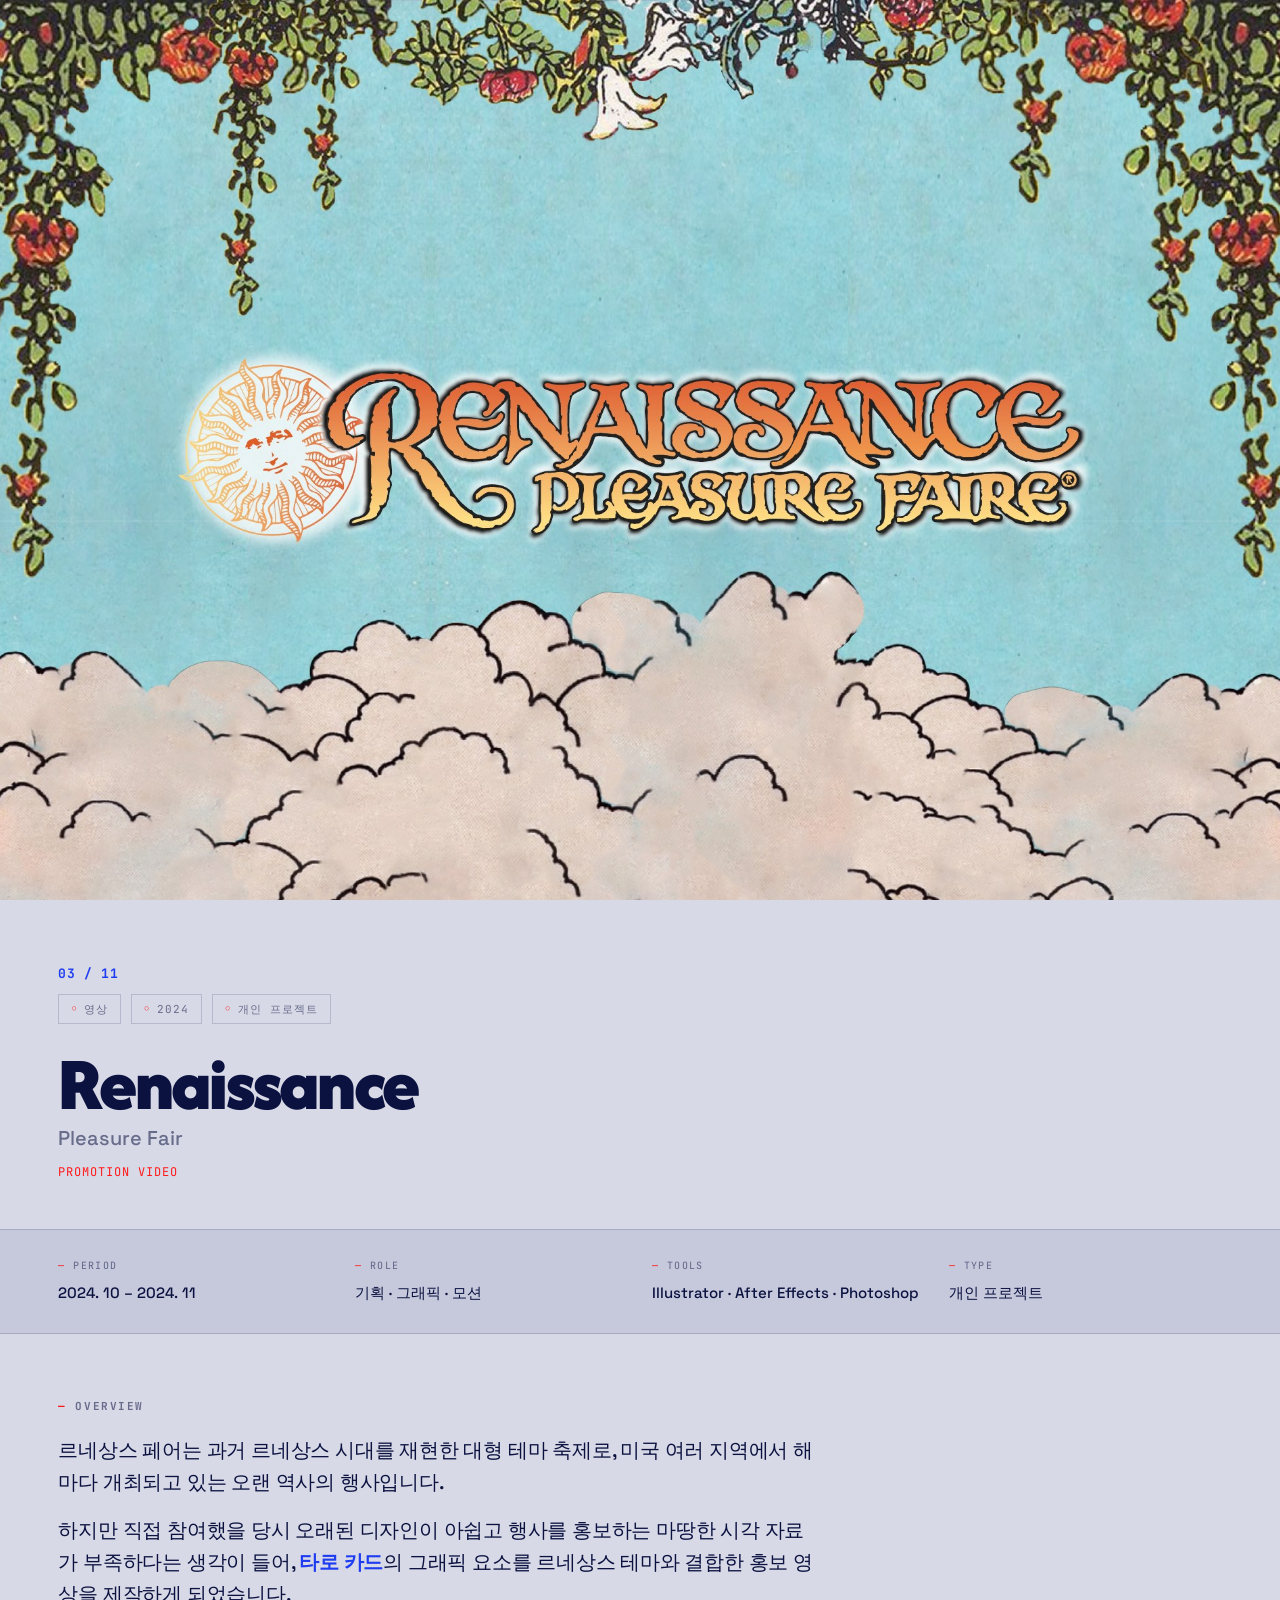
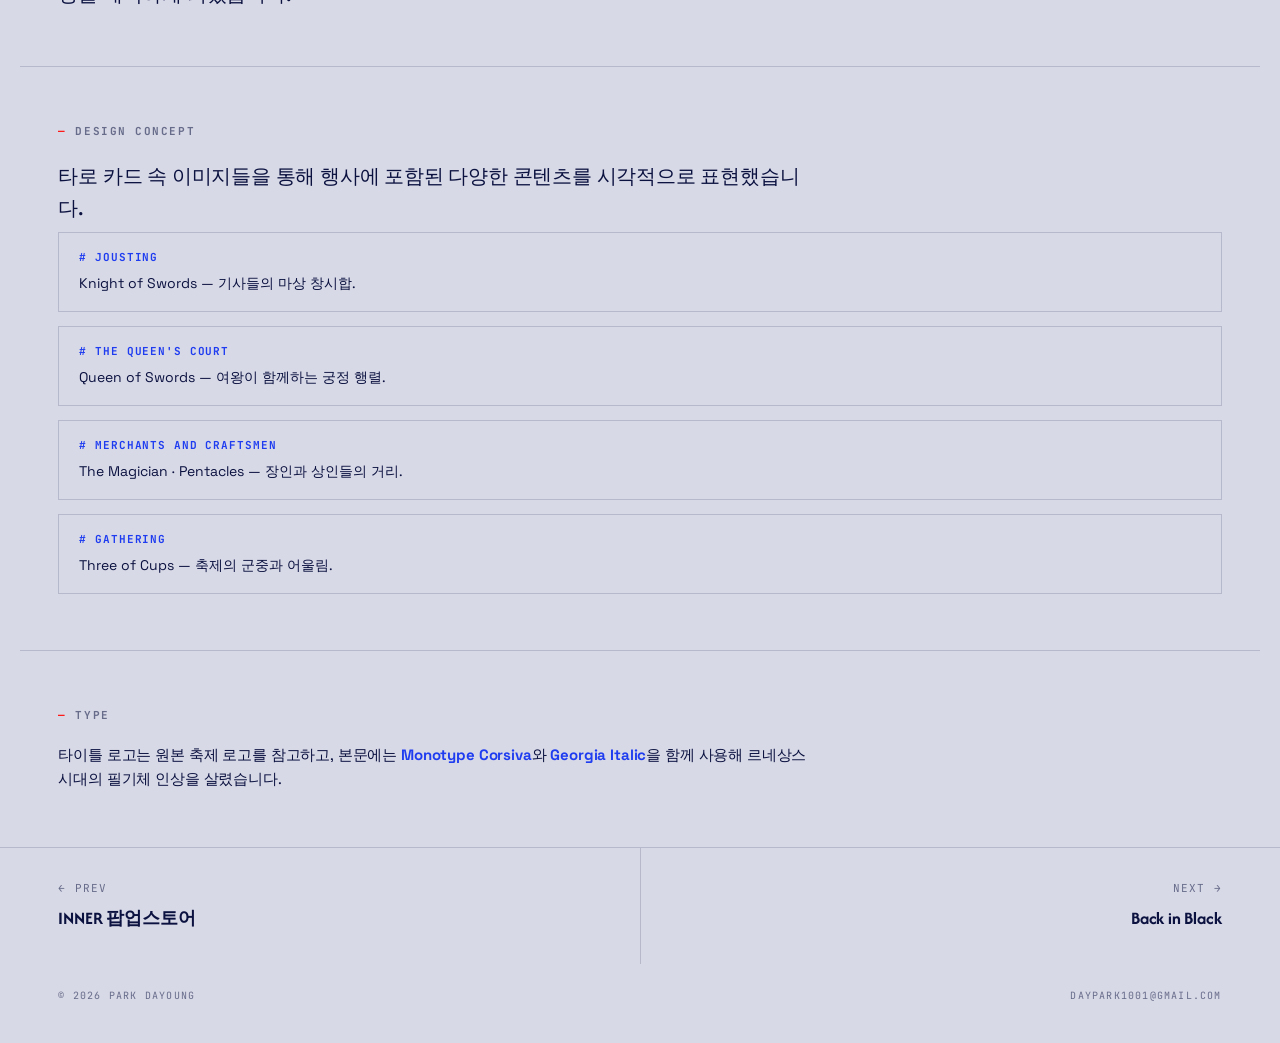
==== works/03-renaissance-fair.html @ ca967cd0 "Deploy entropy portfolio Co-Authored-By: Claude Opus 5.5 <noreply@anthropic.com>" ====
<!DOCTYPE html>
<html lang="ko">
<head>
<meta charset="UTF-8">
<meta name="viewport" content="width=device-width, initial-scale=1.0">
<title>Renaissance Pleasure Fair · Park Dayoung</title>
<link rel="preconnect" href="https://fonts.googleapis.com">
<link rel="preconnect" href="https://fonts.gstatic.com" crossorigin>
<link href="https://fonts.googleapis.com/css2?family=Afacad+Flux:wght@100..1000&family=Archivo:wght@500;700;900&family=Space+Grotesk:wght@400;500;600;700&family=JetBrains+Mono:wght@400;500&display=swap" rel="stylesheet">
<link rel="stylesheet" href="works.css">
</head>
<body>
<div class="cursor is-out"></div>
<div class="cursor-dot is-out"></div>

<!-- cover: artboard 22 of 20212144 박다영 중간과제.ai (1108 × 768, not 16:9); top bar sits below it -->
<img class="wkv wkv-inset" src="images/03/keyvisual.jpg" width="1920" height="1331" style="--ar: 1.4427" alt="Renaissance Pleasure Faire">

<header class="wtop wtop-fixed is-hidden">
  <a class="wtop-back" href="../index.html#works">← Index</a>
  <div class="wtop-name">Park Dayoung</div>
</header>

<main> <!-- slides over the pinned cover (see .wkv ~ main) -->
<section class="whero">
  <div class="wnum">03 / 11</div>
  <div class="wtag-row">
    <span class="wtag">영상</span>
    <span class="wtag">2024</span>
    <span class="wtag">개인 프로젝트</span>
  </div>
  <h1>Renaissance<small>Pleasure Fair</small></h1>
  <p class="wsub">Promotion Video</p>
</section>

<dl class="wmeta">
  <div><dt>Period</dt><dd>2024. 10 – 2024. 11</dd></div>
  <div><dt>Role</dt><dd>기획 · 그래픽 · 모션</dd></div>
  <div><dt>Tools</dt><dd>Illustrator · After Effects · Photoshop</dd></div>
  <div><dt>Type</dt><dd>개인 프로젝트</dd></div>
</dl>

<section class="wsection">
  <h2>Overview</h2>
  <p>르네상스 페어는 과거 르네상스 시대를 재현한 대형 테마 축제로, 미국 여러 지역에서 해마다 개최되고 있는 오랜 역사의 행사입니다.</p>
  <p>하지만 직접 참여했을 당시 오래된 디자인이 아쉽고 행사를 홍보하는 마땅한 시각 자료가 부족하다는 생각이 들어, <em>타로 카드</em>의 그래픽 요소를 르네상스 테마와 결합한 홍보 영상을 제작하게 되었습니다.</p>
</section>

<section class="wsection">
  <h2>Design Concept</h2>
  <p>타로 카드 속 이미지들을 통해 행사에 포함된 다양한 콘텐츠를 시각적으로 표현했습니다.</p>
  <ul class="wlist">
    <li><b># Jousting</b>Knight of Swords — 기사들의 마상 창시합.</li>
    <li><b># The Queen's Court</b>Queen of Swords — 여왕이 함께하는 궁정 행렬.</li>
    <li><b># Merchants and Craftsmen</b>The Magician · Pentacles — 장인과 상인들의 거리.</li>
    <li><b># Gathering</b>Three of Cups — 축제의 군중과 어울림.</li>
  </ul>
</section>

<section class="wsection">
  <h2>Type</h2>
  <p style="font-size:15px; font-weight:400;">타이틀 로고는 원본 축제 로고를 참고하고, 본문에는 <em>Monotype Corsiva</em>와 <em>Georgia Italic</em>을 함께 사용해 르네상스 시대의 필기체 인상을 살렸습니다.</p>
</section>
</main>

<footer class="wnav">
  <a class="wnav-prev" href="02-inner-popup.html">← Prev<span class="title">INNER 팝업스토어</span></a>
  <a class="wnav-next" href="04-back-in-black.html">Next →<span class="title">Back in Black</span></a>
</footer>
<div class="wfoot">
  <div>© 2026 Park Dayoung</div>
  <div>daypark1001@gmail.com</div>
</div>

<script src="works.js"></script>
</body>
</html>
---- works/works.css ----
/* ========================================================
   ENTROPY — Work Detail Pages
   Shared stylesheet. Mirrors entropy.html's design-tool
   aesthetic: bounding boxes, mono meta labels, red markers.
   ======================================================== */

:root {
  --bg: #d8d9e6;
  --bg-deep: #c6c8db;
  --ink: #0b1240;
  --ink-soft: rgba(11, 18, 64, 0.55);
  --ink-faint: rgba(11, 18, 64, 0.32);
  --blue: #1f3df0;
  --red: #ff1a1a;
  --line: rgba(11, 18, 64, 0.16);
  --line-soft: rgba(11, 18, 64, 0.08);

  --display: 'Afacad Flux', 'Archivo', sans-serif;
  --sans: 'Space Grotesk', sans-serif;
  --mono: 'JetBrains Mono', ui-monospace, monospace;

  --pad: clamp(20px, 3vw, 40px);
}

*, *::before, *::after { margin: 0; padding: 0; box-sizing: border-box; }

html { scroll-behavior: smooth; }
body {
  background: var(--bg);
  color: var(--ink);
  font-family: var(--sans);
  font-size: 15px;
  line-height: 1.5;
  -webkit-font-smoothing: antialiased;
}
a { color: inherit; text-decoration: none; }
::selection { background: var(--blue); color: white; }

/* ─── Top bar ─── */
.wtop {
  display: grid;
  grid-template-columns: 1fr auto 1fr;
  align-items: center;
  gap: 12px;
  padding: var(--pad);
  font-family: var(--mono);
  font-size: 11px;
  letter-spacing: 0.08em;
  text-transform: uppercase;
  color: var(--ink-soft);
  border-bottom: 1px solid var(--line);
}
.wtop-back {
  color: var(--ink);
  font-weight: 500;
  transition: color 0.2s;
}
.wtop-back:hover { color: var(--blue); }
.wtop-meta { text-align: center; }
.wtop-name { text-align: right; color: var(--blue); font-weight: 700; }

/* ─── Hero ─── */
.whero {
  position: relative;
  padding: 64px var(--pad) 48px;
  max-width: 1100px;
}
.wtag-row {
  display: flex;
  gap: 10px;
  flex-wrap: wrap;
  margin-bottom: 22px;
}
.wtag {
  font-family: var(--mono);
  font-size: 11px;
  letter-spacing: 0.1em;
  text-transform: uppercase;
  color: var(--ink-soft);
  border: 1px solid var(--line);
  padding: 6px 12px;
  display: inline-flex;
  align-items: center;
  gap: 6px;
}
.wtag::before { content: '○'; font-size: 9px; color: var(--red); }
.wnum {
  font-family: var(--mono);
  font-size: 13px;
  font-weight: 700;
  color: var(--blue);
  margin-bottom: 10px;
  letter-spacing: 0.04em;
}
.whero h1 {
  font-family: var(--display);
  font-weight: 900;
  font-size: clamp(38px, 6vw, 80px);
  line-height: 0.98;
  letter-spacing: -0.03em;
  margin-bottom: 14px;
}
.whero h1 small {
  display: block;
  font-family: var(--sans);
  font-weight: 500;
  font-size: clamp(15px, 1.6vw, 20px);
  color: var(--ink-soft);
  letter-spacing: 0;
  margin-top: 8px;
}
.wsub {
  font-family: var(--mono);
  font-size: 12px;
  letter-spacing: 0.08em;
  text-transform: uppercase;
  color: var(--red);
}

/* ─── Full-bleed cover: key visual fills the screen, text sits on its light left edge
   (matches the portfolio PDF cover). Image set per page via --cover. ─── */
.whero.whero-cover {
  max-width: none;
  aspect-ratio: 16 / 9;
  display: flex;
  align-items: center;
  padding: 48px max(var(--pad), 4vw);
  /* fade layer softens the image's left edge (image starts at ~26% of a 16:9 box) */
  background:
    linear-gradient(90deg, var(--bg) 27%, rgba(216, 217, 230, 0.6) 29.5%, transparent 33%),
    var(--cover) right center / auto 100% no-repeat,
    var(--bg);
}
.whero-text { width: 23vw; min-width: 300px; }
.whero-cover .whero-block p { font-size: 14px; }
.whero-cover h1 { font-size: clamp(34px, 3.4vw, 60px); }
.whero-block { margin-top: 44px; }
.whero-block h2 {
  font-family: var(--mono);
  font-size: 11px;
  letter-spacing: 0.14em;
  text-transform: uppercase;
  color: var(--ink-soft);
  margin-bottom: 14px;
}
.whero-block h2::before { content: '— '; color: var(--red); }
.whero-block p { font-size: 15px; line-height: 1.7; }
.whero-block p + p { margin-top: 12px; }
.whero-block p em { font-style: normal; color: var(--blue); font-weight: 700; }
.wmeta.whero-info {
  grid-template-columns: 1fr 1fr;
  gap: 20px;
  margin: 36px 0 0;
  padding: 24px 0 0;
  background: none;
  border-bottom: none;
}
.whero-info dd { font-size: 14px; }

/* ─── Meta grid (period / role / tools) ─── */
.wmeta {
  display: grid;
  grid-template-columns: repeat(auto-fit, minmax(180px, 1fr));
  gap: 24px;
  padding: 28px var(--pad);
  margin: 0 0 8px;
  border-top: 1px solid var(--line);
  border-bottom: 1px solid var(--line);
  background: var(--bg-deep);
}
.wmeta dt {
  font-family: var(--mono);
  font-size: 10px;
  letter-spacing: 0.14em;
  text-transform: uppercase;
  color: var(--ink-soft);
  margin-bottom: 8px;
}
.wmeta dt::before { content: '— '; color: var(--red); }
.wmeta dd {
  font-family: var(--sans);
  font-size: 15px;
  font-weight: 500;
  line-height: 1.6;
}

/* ─── Sections ─── */
.wsection {
  padding: 56px var(--pad);
  max-width: 900px;
}
.wsection + .wsection { border-top: 1px solid var(--line); }
.wsection h2 {
  font-family: var(--mono);
  font-size: 11px;
  letter-spacing: 0.14em;
  text-transform: uppercase;
  color: var(--ink-soft);
  margin-bottom: 20px;
}
.wsection h2::before { content: '— '; color: var(--red); }
.wsection p {
  font-size: clamp(16px, 1.6vw, 20px);
  line-height: 1.6;
  font-weight: 500;
  letter-spacing: -0.01em;
  max-width: 760px;
}
.wsection p + p { margin-top: 16px; }
.wsection p em {
  font-style: normal;
  color: var(--blue);
  font-weight: 700;
}

.wlist {
  display: grid;
  gap: 14px;
  margin-top: 8px;
}
.wlist li {
  list-style: none;
  padding: 16px 20px;
  border: 1px solid var(--line);
  font-size: 14px;
  line-height: 1.6;
}
.wlist li b {
  display: block;
  font-family: var(--mono);
  font-size: 11px;
  letter-spacing: 0.08em;
  text-transform: uppercase;
  color: var(--blue);
  margin-bottom: 6px;
}

/* ─── Cards (mirrors entropy.html's Expertise grid) ─── */
.wcards {
  display: grid;
  grid-template-columns: repeat(auto-fit, minmax(240px, 1fr));
  margin-top: 40px;
  border: 1px solid var(--line);
}
.wcards li {
  list-style: none;
  padding: 52px 24px;
  min-height: 460px;
  display: flex;
  flex-direction: column;
  border-right: 1px solid var(--line);
  position: relative;
  transition: background 0.3s ease;
}
.wcards li:last-child { border-right: none; }
.wcards li:hover { background: rgba(31, 61, 240, 0.045); }
.wcards li::after {
  content: '';
  position: absolute;
  left: 0; right: 0; bottom: 0;
  height: 3px;
  background: var(--red);
  transform: scaleX(0);
  transform-origin: left;
  transition: transform 0.5s cubic-bezier(0.22, 1, 0.36, 1);
}
.wcards li:hover::after { transform: scaleX(1); }
.wcard-index {
  font-family: var(--mono);
  font-size: 10px;
  letter-spacing: 0.12em;
  text-transform: uppercase;
  color: var(--ink-soft);
  margin-bottom: 14px;
}
.wcard-title {
  font-family: var(--display);
  font-weight: 700;
  font-size: 30px;
  letter-spacing: -0.01em;
  margin-bottom: 12px;
  transition: color 0.3s;
}
.wcards li:hover .wcard-title { color: var(--blue); }
.wsection .wcard-desc {
  font-size: 13px;
  line-height: 1.65;
  font-weight: 400;
  color: var(--ink-soft);
  margin-bottom: 20px;
}
.wcard-tag {
  margin-top: auto;
  align-self: flex-start;
  font-family: var(--mono);
  font-size: 10px;
  letter-spacing: 0.04em;
  color: var(--ink-soft);
  border: 1px solid var(--line);
  padding: 4px 8px;
  transition: border-color 0.3s, color 0.3s;
}
.wcards li:hover .wcard-tag { border-color: rgba(31, 61, 240, 0.3); color: var(--ink); }

/* ─── Palette ─── */
.wswatches {
  display: flex;
  gap: 20px;
  flex-wrap: wrap;
  margin-top: 8px;
}
.wswatch { text-align: center; }
.wswatch i {
  display: block;
  width: 48px;
  height: 48px;
  border: 1px solid var(--line);
  margin-bottom: 8px;
}
.wswatch span {
  font-family: var(--mono);
  font-size: 10px;
  color: var(--ink-soft);
  text-transform: uppercase;
}

/* ─── Footer nav ─── */
.wnav {
  display: grid;
  grid-template-columns: 1fr 1fr;
  border-top: 1px solid var(--line);
}
.wnav a {
  padding: 32px var(--pad);
  font-family: var(--mono);
  font-size: 11px;
  letter-spacing: 0.1em;
  text-transform: uppercase;
  color: var(--ink-soft);
  transition: color 0.2s, background 0.2s;
}
.wnav a:hover { color: var(--ink); background: var(--bg-deep); }
.wnav-next { text-align: right; border-left: 1px solid var(--line); }
.wnav a span.title {
  display: block;
  margin-top: 8px;
  font-family: var(--display);
  font-weight: 700;
  font-size: 18px;
  letter-spacing: -0.01em;
  color: var(--ink);
  text-transform: none;
}

.wfoot {
  display: flex;
  justify-content: space-between;
  padding: 24px var(--pad) 40px;
  font-family: var(--mono);
  font-size: 10px;
  letter-spacing: 0.12em;
  text-transform: uppercase;
  color: var(--ink-soft);
}

/* ─── Page width cap (matches entropy.html's 1240px centered column) ─── */
.whero, .wsection {
  max-width: 1240px;
  margin-inline: auto;
}
/* full-bleed bars: background/border stay edge-to-edge, content aligns to the column */
.wtop, .wmeta, .wfoot {
  padding-inline: max(var(--pad), calc((100% - 1240px) / 2 + var(--pad)));
}
.wnav { padding-inline: max(0px, calc((100% - 1240px) / 2)); } /* links carry their own --pad */

@media (max-width: 720px) {
  .wmeta { grid-template-columns: 1fr 1fr; }
  .wnav { grid-template-columns: 1fr; }
  .whero.whero-cover { aspect-ratio: auto; flex-direction: column; align-items: stretch; padding-bottom: 0; background: var(--bg); }
  .whero-cover::after { content: ""; display: block; aspect-ratio: 2220 / 1686; margin: 32px calc(-1 * max(var(--pad), 4vw)) 0; background: var(--cover) center / cover; }
  .whero-text { width: auto; }

  .wcards li { min-height: 0; border-right: none; border-bottom: 1px solid var(--line); }
  .wcards li:last-child { border-bottom: none; }
  .wnav-next { border-left: none; border-top: 1px solid var(--line); text-align: left; }
}

/* ─── Full-screen key visual: fills the first screen edge to edge, top bar comes after it ─── */
.wkv { display: block; width: 100%; height: 100vh; height: 100svh; object-fit: cover; position: sticky; top: 0;
  /* blurs and fades back as the page scrolls over it (--p set by script); slight scale hides the blurred edges */
  filter: blur(calc(var(--p, 0) * 12px)) brightness(calc(1 - var(--p, 0) * 0.3)) saturate(calc(1 - var(--p, 0) * 0.4));
  transform: scale(calc(1 + var(--p, 0) * 0.08));
}
/* full-width cover: sides never crop; on screens wider than the image (--ar, default 16:9) it runs past the screen and only its bottom is cut */
.wkv.wkv-fit { height: min(100svh, calc(100vw / var(--ar, 1.7778))); object-position: top; }
/* inset cover: full screen height, width from the image's ratio (--ar), centred with the page background either side */
.wkv.wkv-inset { height: 100svh; width: min(100%, calc(100svh * var(--ar, 1.7778))); margin: 0 auto; }
/* split cover on a white sheet: 1st top right, 2nd bottom left on the bottom edge (same layout as the index's .psplit) */
.wkv.wkv-split { position: sticky; background: white; overflow: hidden; }
.wkv-split > * { position: absolute; }
.wkv-split > :nth-child(1) { top: 9%; right: 3%; width: 50%; height: auto; }
/* clip trims the Naver file's stray dark top row and the black bezel strip along its bottom (~2%); bottom < 0 hides the gap that leaves */
.wkv-split > :nth-child(2) { bottom: -1.5%; left: 4%; height: 72%; width: auto; clip-path: inset(1% 0 2.2%); }
@media (max-aspect-ratio: 1/1) { .wkv.wkv-split { height: auto; aspect-ratio: 16 / 9; } } /* children are absolute, so it needs a height of its own */
@media (prefers-reduced-motion: reduce) { .wkv { transform: none; } }
body:has(.wkv) { overflow-x: clip; } /* keeps the scaled cover from adding a sideways scroll; clip (not hidden) so sticky still works */
/* the rest of the page slides up over the pinned cover, so it needs a solid background on top */
.wkv ~ :is(main, footer, .wfoot) { position: relative; z-index: 1; background: var(--bg); }
.wkv ~ main { box-shadow: 0 0 0 100vmax var(--bg); clip-path: inset(0 -100vmax); } /* stretch the column's background to both screen edges, not above or below it */
@media (max-width: 1479px) { .wkv ~ .wtoc { position: relative; z-index: 1; } } /* toc is a static row here; fixed badge above */
@media (max-aspect-ratio: 1/1) { .wkv { height: auto; } }
/* top bar pinned to the top of the screen, faded out while the cover is in view */
.wtop.wtop-fixed {
  position: fixed; top: 0; left: 0; right: 0; z-index: 3;
  display: flex; justify-content: space-between; /* just the two ends, no middle label */
  padding: 12px var(--pad); /* text out at the screen edges, not the content column */
  font-family: var(--display);
  font-size: 14px; /* Afacad runs smaller than the mono, so matched to the toc */
  border-bottom: none;
  transition: opacity 0.5s ease;
}
.wtop.wtop-fixed.is-hidden { opacity: 0; pointer-events: none; }
html:has(.wtop-fixed) { scroll-padding-top: 46px; } /* toc jumps land below the bar */
@media (prefers-reduced-motion: reduce) { .wtop.wtop-fixed { transition: none; } } /* portrait: cropping to fill would cut off the logo, so show it whole */

/* ─── Slide deck: stacked images exported from Figma, in the 1240px page column ─── */
.wslides {
  max-width: 1240px;
  margin: 0 auto;
  padding: 48px var(--pad);
}
/* toc target inside a slide: sits --up (% of slide width) above the next slide, so the jump lands on the section title */
.wslide > .wmark { position: absolute; left: 0; } /* toc target partway down a slide; top set inline as % of the slide */
.wanchor { display: block; padding-top: 1px; margin: calc(-1 * var(--up) - 1px) 0 var(--up); } /* padding stops the two margins collapsing into each other */
.wslides img {
  display: block;
  width: 100%;
  height: auto;
}
.wvideo {
  aspect-ratio: 16 / 9;
  background: #000;
}
.wvideo iframe {
  display: block;
  width: 100%;
  height: 100%;
  border: 0;
}

/* ─── Table of contents: row above the slides; floating badge centered in the right margin on wide screens ─── */
.wtoc {
  display: flex;
  flex-wrap: wrap;
  justify-content: center;
  gap: 4px 28px;
  padding: 16px var(--pad);
  background: var(--bg);
  border-bottom: 1px solid var(--line);
  font-family: var(--display);
  font-size: 14px;
  letter-spacing: 0.04em;
  text-transform: uppercase;
}
.wtoc a { position: relative; color: var(--ink-soft); }
.wtoc a:hover { color: var(--blue); }
.wtoc a.is-active { color: var(--blue); }
/* dot sits outside the label so switching sections never shifts the other links */
.wtoc a.is-active::before { content: '●'; position: absolute; right: 100%; margin-right: 6px; color: var(--red); font-size: 8px; line-height: 1; top: 50%; transform: translateY(-50%);
  animation: wtoc-dot-in 0.35s cubic-bezier(0.34, 1.56, 0.64, 1); }
/* pops in when a section becomes active */
@keyframes wtoc-dot-in { from { transform: translateY(-50%) scale(0); } }
@media (prefers-reduced-motion: reduce) { .wtoc a.is-active::before { animation: none; } }
@media (min-width: 1480px) {
  .wtoc {
    position: fixed; z-index: 2;
    top: 50%;
    /* center of the right margin: margin width = (100vw - 1240px) / 2 + pad */
    right: calc((100vw - 1240px) / 4 + var(--pad) / 2);
    transform: translate(50%, -50%);
    flex-direction: column;
    align-items: flex-start;
    gap: 12px;
    padding: 20px 22px;
    background: rgba(216, 217, 230, 0.85);
    border: 1px solid var(--line);
    border-radius: 14px;
    backdrop-filter: blur(8px);
    transition: opacity 0.4s ease;
  }
  .wtoc.is-hidden { opacity: 0; pointer-events: none; } /* while the full-screen key visual is in view */
}

/* ─── Layered slide: background + cut-out objects rebuilt from the Illustrator file ─── */
.wslide { position: relative; container-type: inline-size; } /* no overflow clip: objects may cross into the neighbouring slide */
.wslide > img:first-of-type, .wvideo { margin-bottom: -1px; } /* overlap by 1px so fractional slide heights never leave a light hairline */
.wslides .wfg { position: absolute; top: 0; left: 0; z-index: 1; /* above the next slide, which pieces run into */ transition: opacity 0.9s ease, translate 0.9s ease; }
.wslides .wlayer {
  position: absolute;
  z-index: 1;
  transform:
    translate(calc(var(--mx, 0) * var(--depth) * 18px), calc(var(--my, 0) * var(--depth) * 12px))
    rotate(calc(var(--mx, 0) * var(--depth) * 4deg));
  transition: transform 0.6s cubic-bezier(0.22, 1, 0.36, 1), opacity 0.9s ease var(--d, 0s), translate 1.2s cubic-bezier(0.22, 1, 0.36, 1) var(--d, 0s);
  pointer-events: none;
}
@media (prefers-reduced-motion: reduce) { .wslides .wlayer { transform: none; } }

/* ─── Reveal on scroll (as on entropy.html): background stays put, the slide content fades up, then the loose objects one by one ─── */
/* uses the separate translate property so it stacks with the cursor transform above */
.wslide.reveal .wfg { opacity: 0; translate: 0 24px; }
.wslide.reveal .wlayer { opacity: 0; translate: 0 60px; }
.wslide.reveal.in :is(.wfg, .wlayer) { opacity: 1; translate: none; }
.wlayer:nth-child(3) { --d: 0.3s; }
.wlayer:nth-child(4) { --d: 0.45s; }
.wlayer:nth-child(5) { --d: 0.6s; }
.wlayer:nth-child(6) { --d: 0.75s; }
@media (prefers-reduced-motion: reduce) { .wslide.reveal :is(.wfg, .wlayer) { opacity: 1; translate: none; transition: none; } }


/* ─── Custom cursor, same as entropy.html: crosshair + trailing red dot ─── */
@media (pointer: fine) { body, a { cursor: crosshair; } }
.cursor {
  position: fixed; top: 0; left: 0; width: 18px; height: 18px;
  pointer-events: none; z-index: 10000;
  transform: translate(-50%, -50%);
  mix-blend-mode: difference;
  transition: opacity 0.2s ease;
}
.cursor::before, .cursor::after { content: ''; position: absolute; background: white; }
.cursor::before { top: 50%; left: 0; right: 0; height: 1px; transform: translateY(-50%); }
.cursor::after  { left: 50%; top: 0; bottom: 0; width: 1px;  transform: translateX(-50%); }
.cursor-dot {
  position: fixed; top: 0; left: 0; width: 24px; height: 24px;
  background: rgba(255, 26, 26, 0.42);
  pointer-events: none; z-index: 10001;
  transform: translate(-50%, -50%);
  border-radius: 50%;
  transition: opacity 0.2s;
}
.cursor.is-out, .cursor-dot.is-out { opacity: 0; } /* pointer left the page or is over the video */
@media (pointer: coarse) { .cursor, .cursor-dot { display: none; } }

/* live text on slides, sized in 1920-wide artboard units so it scales with the slide */
.wslides .wtext { margin: 0; font: 300 calc(25 / 1920 * 100cqw) / calc(32 / 1920 * 100cqw) "Afacad Flux", sans-serif; color: #fff; white-space: nowrap; }
.wslides .wtext-title { font-size: calc(34 / 1920 * 100cqw); font-weight: 700; }
/* NanumSquare OTF, Latin-only subset of the installed font (matches the catalog's body type) */
@font-face { font-family: "NanumSquare"; src: url("fonts/NanumSquareL-latin.woff2") format("woff2"); font-weight: 300; font-display: swap; }
@font-face { font-family: "NanumSquare"; src: url("fonts/NanumSquareR-latin.woff2") format("woff2"); font-weight: 400; font-display: swap; }
@font-face { font-family: "NanumSquare"; src: url("fonts/NanumSquareB-latin.woff2") format("woff2"); font-weight: 700; font-display: swap; }
.wslides .wtext-wrap { white-space: normal; text-wrap: balance; font-family: "NanumSquare", sans-serif; font-weight: 400; } /* paragraph copy that wraps inside its inline width */
.wslides .wtext b { font-weight: 700; }
/* spec list: each bold title on its own line, a gap above it (between groups) and a small one below (before its values) */
.wslides .wspec b { display: block; margin: calc(24 / 1920 * 100cqw) 0 calc(8 / 1920 * 100cqw); }
.wslides .wspec b:first-child { margin-top: 0; font-size: calc(30 / 1920 * 100cqw); } /* venue name: larger than the group titles */
/* numbered circle in a legend, like the ① marks on the map */
.wslides .wnum {
  display: inline-grid; place-items: center; vertical-align: middle;
  width: calc(28 / 1920 * 100cqw); height: calc(28 / 1920 * 100cqw); margin: -0.2em calc(10 / 1920 * 100cqw) 0 0;
  border-radius: 50%; background: #fff; color: #111;
  font: normal 700 calc(26 / 1920 * 100cqw) / 1 "Afacad Flux", sans-serif;
}
.wslides .wnum-pin { margin: 0; transform: translate(-50%, -50%); } /* on the map: left/top give the circle's centre */
.wslides .wtab { display: inline-block; width: calc(230 / 1920 * 100cqw); } /* label column in a spec list */
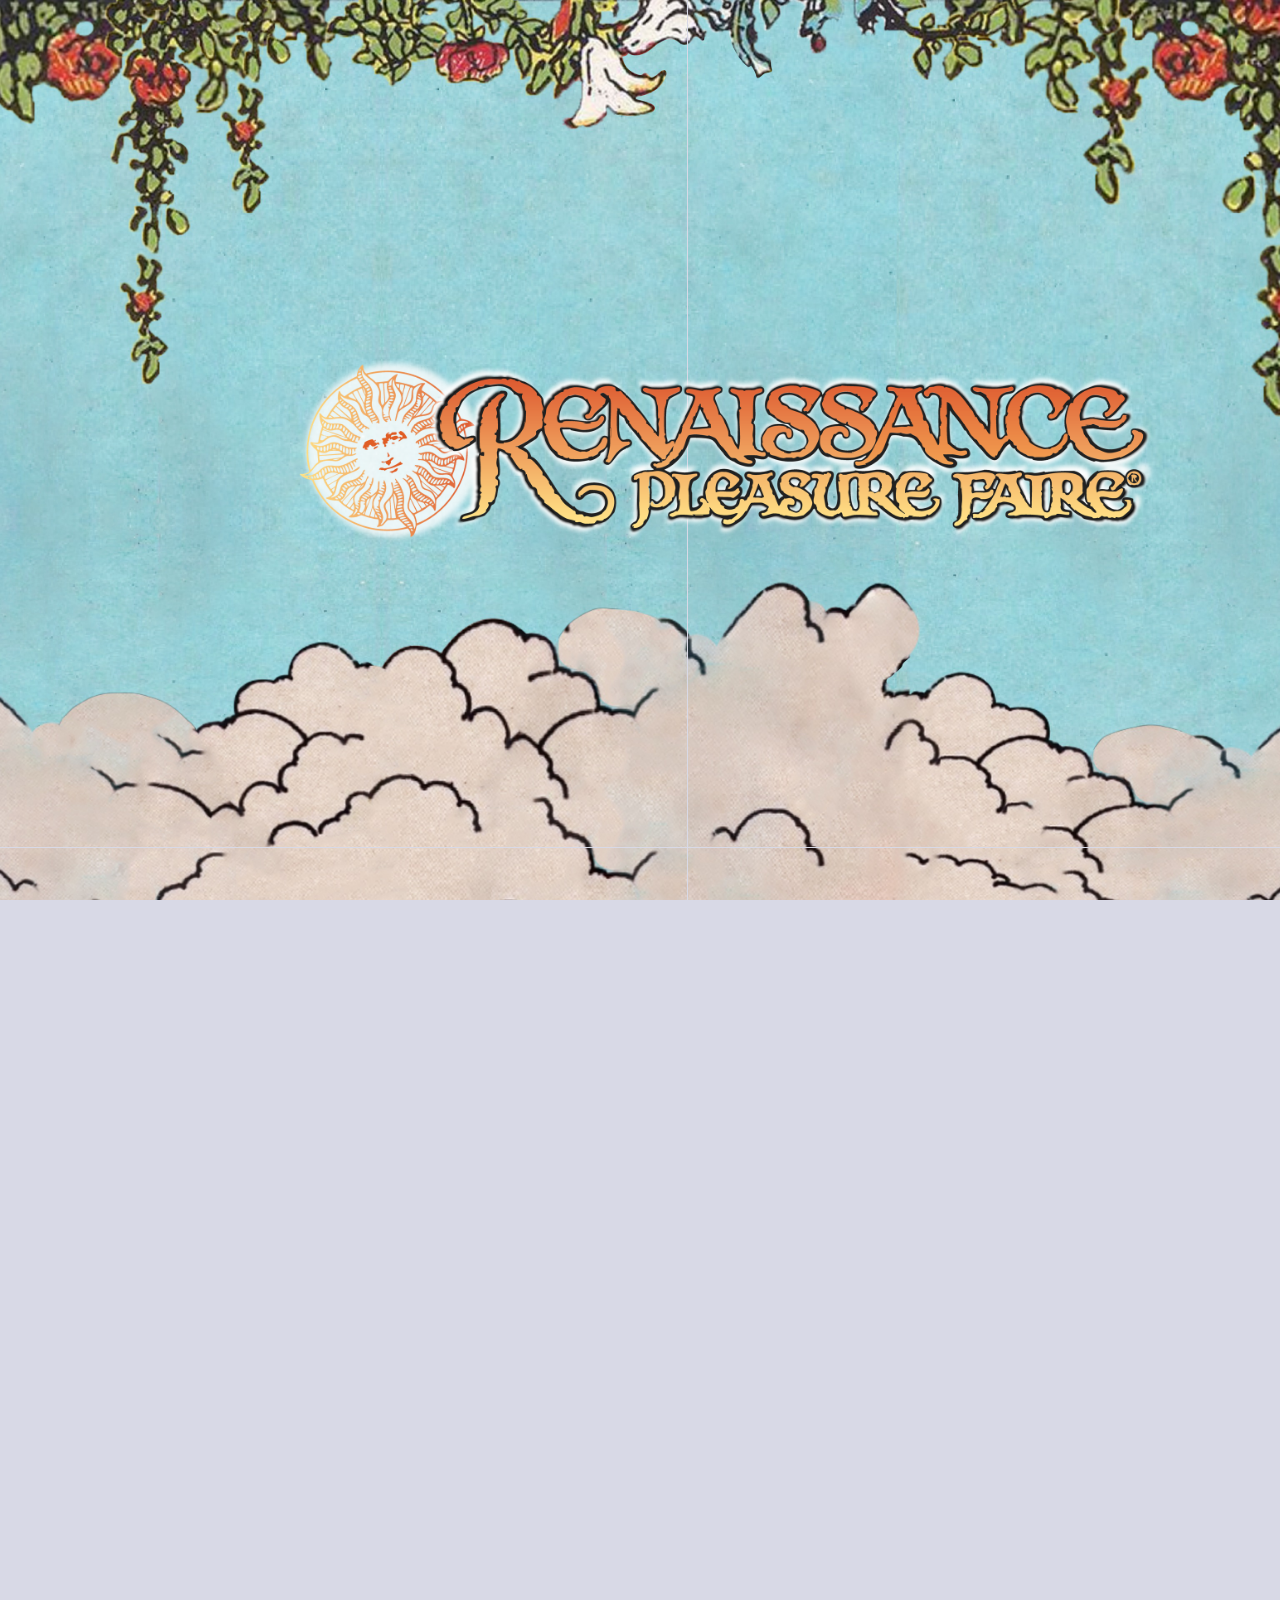
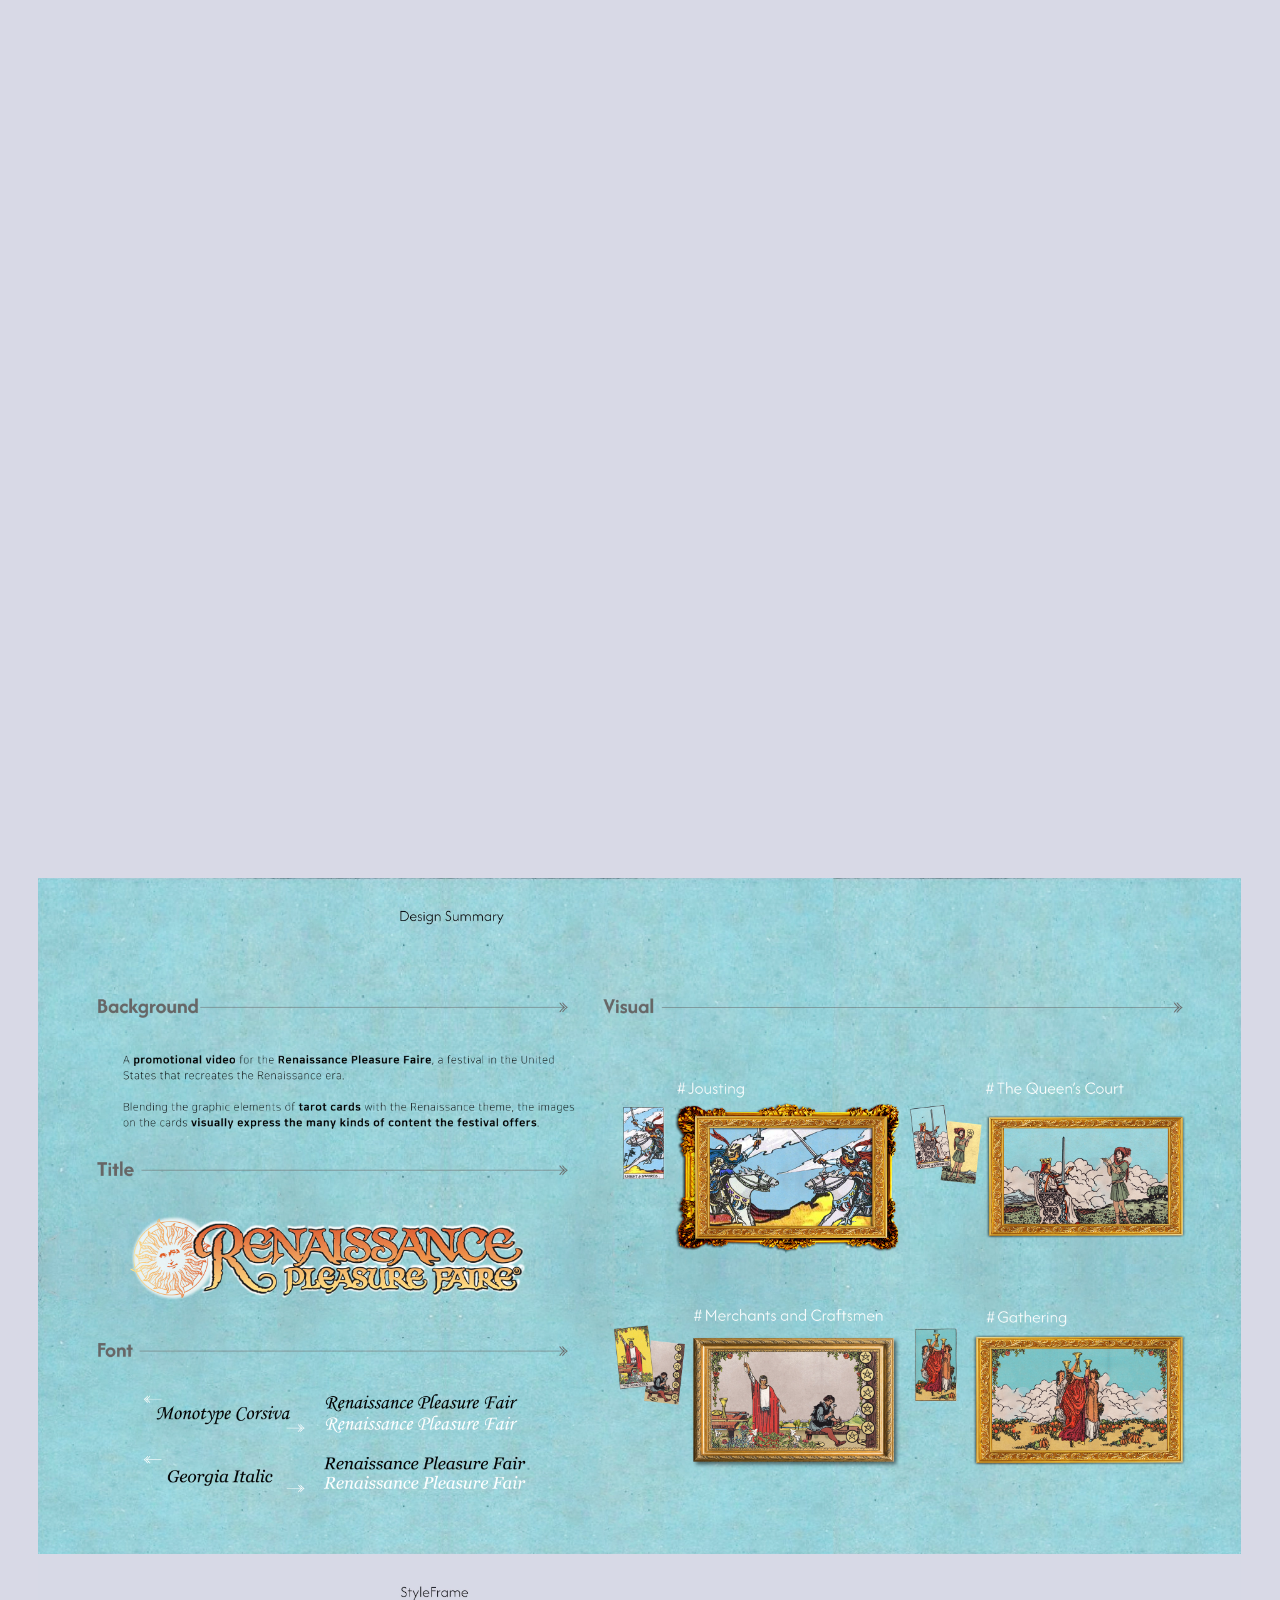
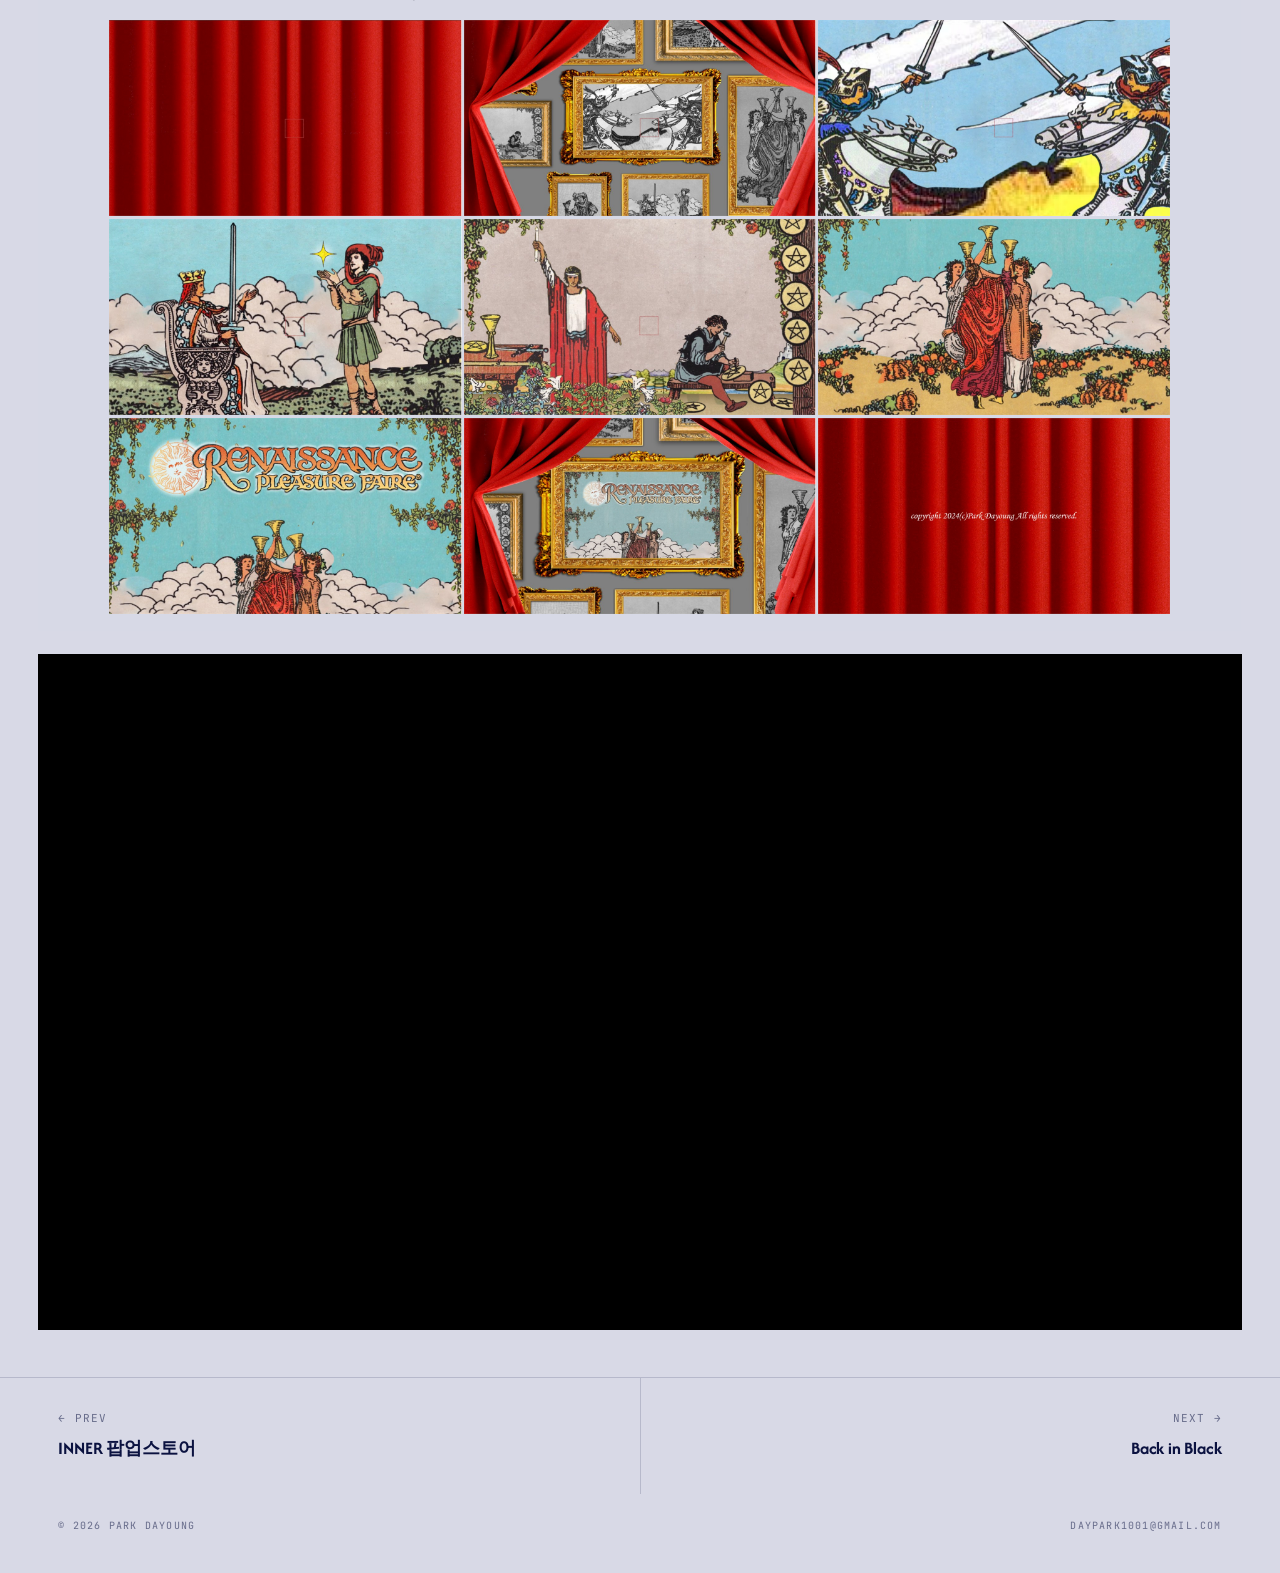
==== commit fac290cc: "Update works pages 03-05, index and shared styles Co-Authored-By: Claude Opus 5.5 <noreply@anthropic" ====
--- a/works/03-renaissance-fair.html
+++ b/works/03-renaissance-fair.html
@@ -13,54 +13,52 @@
 <div class="cursor is-out"></div>
 <div class="cursor-dot is-out"></div>
 
-<!-- cover: artboard 22 of 20212144 박다영 중간과제.ai (1108 × 768, not 16:9); top bar sits below it -->
-<img class="wkv wkv-inset" src="images/03/keyvisual.jpg" width="1920" height="1331" style="--ar: 1.4427" alt="Renaissance Pleasure Faire">
+<!-- cover: artboard 17 of 박다영 포트폴리오.ai exported as layers (2x); works.css .wkv-layers moves them into place on scroll -->
+<!-- scroll stops on the cover: start, and the finished artboard 17 mid-hold (see .wsnap) -->
+<i class="wsnap" style="top: 0"></i>
+<i class="wsnap" style="top: calc(130svh + 46px)"></i>
+<div class="wkv wkv-layers wkv-full"> <!-- wkv-full: background stays full-bleed, objects draw in -->
+  <div class="wkv-stage">
+    <img src="images/03/s17/bg.jpg" width="3840" height="2160" alt="Renaissance Pleasure Fair">
+    <img class="wkv-shade" src="images/03/s17/shade.png" width="3840" height="2160" alt="">
+    <img class="wkv-panel" src="images/03/s17/panel-en.png" width="3840" height="2160" alt="">
+    <img class="wkv-top" src="images/03/s17/top.png" width="3840" height="2160" alt="">
+    <img class="wkv-logo" src="images/03/s17/logo.png" width="3840" height="2160" alt="Renaissance Pleasure Faire logo">
+  </div>
+  <i class="wkv-curtain l"></i><i class="wkv-curtain r"></i> <!-- side margins close in (works.css) -->
+</div>
 
 <header class="wtop wtop-fixed is-hidden">
   <a class="wtop-back" href="../index.html#works">← Index</a>
   <div class="wtop-name">Park Dayoung</div>
 </header>
 
-<main> <!-- slides over the pinned cover (see .wkv ~ main) -->
-<section class="whero">
-  <div class="wnum">03 / 11</div>
-  <div class="wtag-row">
-    <span class="wtag">영상</span>
-    <span class="wtag">2024</span>
-    <span class="wtag">개인 프로젝트</span>
+<main class="wslides wslides-wide"> <!-- slides over the pinned cover (see .wkv ~ main); artboards 18–19 of 박다영 포트폴리오.ai, 2x renders -->
+  <!-- background (with the section label) stays put; the objects, captured separately from the artboard, rise in one by one on scroll (.wslide.reveal, --d = delay) -->
+  <div class="wslide">
+    <img src="images/03/s18/bg.jpg" width="3840" height="2160" loading="eager" alt="Renaissance Pleasure Fair — design summary">
+    <img class="wlayer" decoding="async" src="images/03/s18/background.png" style="left: 4.531%; top: 16.759%; width: 40.833%; --d: 0s" alt="Background: a promotional video for the Renaissance Pleasure Faire">
+    <img class="wlayer" decoding="async" src="images/03/s18/title.png" style="left: 4.531%; top: 40.833%; width: 39.844%; --d: 0.15s" alt="Title logo">
+    <img class="wlayer" decoding="async" src="images/03/s18/font.png" style="left: 4.583%; top: 67.593%; width: 39.792%; --d: 0.3s" alt="Fonts: Monotype Corsiva, Georgia Italic">
+    <img class="wlayer" decoding="async" src="images/03/s18/visual.png" style="left: 46.615%; top: 16.759%; width: 48.906%; --d: 0.1s" alt="">
+    <img class="wlayer" decoding="async" src="images/03/s18/v1.png" style="left: 48.281%; top: 29.167%; width: 24.01%; --d: 0.3s" alt="Jousting">
+    <img class="wlayer" decoding="async" src="images/03/s18/v2.png" style="left: 72.135%; top: 29.167%; width: 23.594%; --d: 0.45s" alt="The Queen's Court">
+    <img class="wlayer" decoding="async" src="images/03/s18/v3.png" style="left: 47.5%; top: 62.778%; width: 24.74%; --d: 0.6s" alt="Merchants and Craftsmen">
+    <img class="wlayer" decoding="async" src="images/03/s18/v4.png" style="left: 72.552%; top: 63.056%; width: 23.177%; --d: 0.75s" alt="Gathering">
   </div>
-  <h1>Renaissance<small>Pleasure Fair</small></h1>
-  <p class="wsub">Promotion Video</p>
-</section>
-
-<dl class="wmeta">
-  <div><dt>Period</dt><dd>2024. 10 – 2024. 11</dd></div>
-  <div><dt>Role</dt><dd>기획 · 그래픽 · 모션</dd></div>
-  <div><dt>Tools</dt><dd>Illustrator · After Effects · Photoshop</dd></div>
-  <div><dt>Type</dt><dd>개인 프로젝트</dd></div>
-</dl>
-
-<section class="wsection">
-  <h2>Overview</h2>
-  <p>르네상스 페어는 과거 르네상스 시대를 재현한 대형 테마 축제로, 미국 여러 지역에서 해마다 개최되고 있는 오랜 역사의 행사입니다.</p>
-  <p>하지만 직접 참여했을 당시 오래된 디자인이 아쉽고 행사를 홍보하는 마땅한 시각 자료가 부족하다는 생각이 들어, <em>타로 카드</em>의 그래픽 요소를 르네상스 테마와 결합한 홍보 영상을 제작하게 되었습니다.</p>
-</section>
-
-<section class="wsection">
-  <h2>Design Concept</h2>
-  <p>타로 카드 속 이미지들을 통해 행사에 포함된 다양한 콘텐츠를 시각적으로 표현했습니다.</p>
-  <ul class="wlist">
-    <li><b># Jousting</b>Knight of Swords — 기사들의 마상 창시합.</li>
-    <li><b># The Queen's Court</b>Queen of Swords — 여왕이 함께하는 궁정 행렬.</li>
-    <li><b># Merchants and Craftsmen</b>The Magician · Pentacles — 장인과 상인들의 거리.</li>
-    <li><b># Gathering</b>Three of Cups — 축제의 군중과 어울림.</li>
-  </ul>
-</section>
-
-<section class="wsection">
-  <h2>Type</h2>
-  <p style="font-size:15px; font-weight:400;">타이틀 로고는 원본 축제 로고를 참고하고, 본문에는 <em>Monotype Corsiva</em>와 <em>Georgia Italic</em>을 함께 사용해 르네상스 시대의 필기체 인상을 살렸습니다.</p>
-</section>
+  <div class="wslide">
+    <img src="images/03/s19/bg.jpg" width="3840" height="2160" loading="lazy" alt="Renaissance Pleasure Fair — style frames">
+    <img class="wlayer" decoding="async" src="images/03/s19/c1.jpg" style="left: 5.885%; top: 9.722%; width: 29.323%; --d: 0s" loading="lazy" alt="">
+    <img class="wlayer" decoding="async" src="images/03/s19/c2.jpg" style="left: 35.365%; top: 9.722%; width: 29.323%; --d: 0.1s" loading="lazy" alt="">
+    <img class="wlayer" decoding="async" src="images/03/s19/c3.jpg" style="left: 64.844%; top: 9.722%; width: 29.271%; --d: 0.2s" loading="lazy" alt="">
+    <img class="wlayer" decoding="async" src="images/03/s19/c4.jpg" style="left: 5.885%; top: 39.167%; width: 29.323%; --d: 0.3s" loading="lazy" alt="">
+    <img class="wlayer" decoding="async" src="images/03/s19/c5.jpg" style="left: 35.365%; top: 39.167%; width: 29.323%; --d: 0.4s" loading="lazy" alt="">
+    <img class="wlayer" decoding="async" src="images/03/s19/c6.jpg" style="left: 64.844%; top: 39.167%; width: 29.271%; --d: 0.5s" loading="lazy" alt="">
+    <img class="wlayer" decoding="async" src="images/03/s19/c7.jpg" style="left: 5.885%; top: 68.611%; width: 29.323%; --d: 0.6s" loading="lazy" alt="">
+    <img class="wlayer" decoding="async" src="images/03/s19/c8.jpg" style="left: 35.365%; top: 68.611%; width: 29.323%; --d: 0.7s" loading="lazy" alt="">
+    <img class="wlayer" decoding="async" src="images/03/s19/c9.jpg" style="left: 64.844%; top: 68.611%; width: 29.271%; --d: 0.8s" loading="lazy" alt="">
+  </div>
+  <div class="wvideo" id="video"><iframe src="https://player.vimeo.com/video/1226361046?dnt=1" title="Renaissance Pleasure Fair promotion video" loading="lazy" allow="autoplay; fullscreen; picture-in-picture" allowfullscreen></iframe></div>
 </main>
 
 <footer class="wnav">
--- a/works/works.css
+++ b/works/works.css
@@ -392,6 +392,60 @@
   filter: blur(calc(var(--p, 0) * 12px)) brightness(calc(1 - var(--p, 0) * 0.3)) saturate(calc(1 - var(--p, 0) * 0.4));
   transform: scale(calc(1 + var(--p, 0) * 0.08));
 }
+/* layered cover (pages 03, 04): the artboard split into background / logo / side panel / top tags on one 16:9 stage that covers
+   the screen. Over the first stretch of scroll (--a/--b/--c, eased by works.js) the background stays put while the logo glides
+   from centre to its place on the right, the panel slides in from the left, the tags drop in, and page-coloured curtains close
+   in from both sides (full height, margins left and right); it holds, then the page slides up.
+   Everything moves by translate / transform / opacity only — no resizing — so it stays on the compositor and scrolls smoothly */
+.wkv.wkv-layers { overflow: hidden; background: var(--bg); --a: 0; --b: 0; --c: 0; }
+/* fading back as the page slides over: a black veil (opacity, compositor-only) instead of the blur filter, which on four
+   full-size layers stuttered every frame */
+.wkv.wkv-layers { filter: none; will-change: transform; }
+.wkv.wkv-layers:not(.is-blur) { transform: none; }
+.wkv.wkv-layers::after { content: ""; position: absolute; inset: 0; z-index: 2; background: #000; opacity: calc(var(--p, 0) * 0.45); pointer-events: none; will-change: opacity; }
+/* where the browser supports scroll-driven animations (Edge / Chrome), the fade-back runs on the compositor straight from the
+   scroll position — not from a script — so it can't stutter while the next slide's images load.
+   Range = the slide-up: 170svh (end of the hold, HOLD in works.js) to 270svh */
+@supports (animation-timeline: scroll()) {
+  .wkv.wkv-layers { animation: wkvBack ease-in both; animation-timeline: scroll(root); animation-range: 170svh 270svh; }
+  .wkv.wkv-layers::after { opacity: 0; animation: wkvVeil ease-in both; animation-timeline: scroll(root); animation-range: 170svh 270svh; }
+  @keyframes wkvBack { from { transform: none; } to { transform: scale(1.08); } }
+  @keyframes wkvVeil { from { opacity: 0; } to { opacity: 0.45; } }
+}
+@media (max-aspect-ratio: 1/1) { .wkv.wkv-layers, .wkv.wkv-layers::after { animation: none; } } /* portrait: no fade-back */
+.wkv-stage {
+  position: absolute; left: 50%; top: 50%; width: max(100%, 100svh * 16 / 9); aspect-ratio: 16 / 9;
+  translate: calc(-50% + var(--b) * var(--shift, 0px)) -50%; /* --shift (script): keeps the copy and the logo inside the curtains */
+  will-change: translate;
+}
+.wkv-stage > img { position: absolute; inset: 0; width: 100%; height: 100%; will-change: translate, opacity; }
+.wkv-logo { translate: calc((1 - var(--a)) * var(--lx, -9.45%)) 0; } /* --lx: artboard centre → the logo's spot on the right (page 03: 9.45%; set per page) */
+.wkv-panel { translate: calc((1 - var(--b)) * -30%) 0; opacity: var(--b); }
+.wkv-shade { opacity: var(--b); } /* panel's backdrop shade as its own layer (pages 03, 04): fades in with the panel but doesn't move or shrink */
+.wkv-top { translate: 0 calc((1 - var(--c)) * -3%); opacity: var(--c); }
+/* side margins: --gut (script) wide, up to 6vw but never so wide the copy or the logo would be cut */
+.wkv-curtain { position: absolute; top: 0; bottom: 0; width: calc(var(--gut, 0px) + 1px); background: var(--bg); z-index: 1; will-change: transform; }
+.wkv-curtain.l { left: 0; transform: translateX(calc((var(--b) - 1) * 101%)); }
+.wkv-curtain.r { right: 0; transform: translateX(calc((1 - var(--b)) * 101%)); }
+.wkv-full .wkv-curtain { display: none; } .wkv-full .wkv-stage { translate: -50% -50%; } /* pages 03, 04: the background stays full-bleed… */
+.wkv-full .wkv-stage > :is(.wkv-panel, .wkv-top, .wkv-logo) { scale: calc(1 - var(--b) * 0.1); } /* …while the objects (panel, tags, logo) draw in by 10% toward the centre — scale knob */
+.wkv-layers ~ main { margin-top: 170svh; } /* scroll room for the motion plus a hold on the finished artboard — keep in step with HOLD in works.js */
+@media (max-aspect-ratio: 1/1) { /* portrait: shown finished, no scroll motion */
+  .wkv.wkv-layers { height: auto; aspect-ratio: 16 / 9; }
+  .wkv-stage { width: 100%; translate: -50% -50%; }
+  .wkv-curtain { display: none; }
+  .wkv-layers ~ main { margin-top: 0; }
+}
+@media (prefers-reduced-motion: reduce) { .wkv-stage > img { translate: none; } }
+/* page 03: the wheel steps scene by scene — cover, finished artboard 17 (a marker in the hold), each slide centred, the video, the footer.
+   Markers (.wsnap) are invisible points in the page; 46px = the fixed top bar (scroll-padding-top), so the 17 stop lands where meant */
+@media (min-aspect-ratio: 1/1) {
+  html:has(.wkv-layers) { scroll-snap-type: y mandatory; }
+  html:has(.wkv-layers) :is(.wslide, .wvideo) { scroll-snap-align: center; }
+  html:has(.wkv-layers) .wfoot { scroll-snap-align: end; }
+  .wsnap { position: absolute; left: 0; width: 1px; height: 1px; pointer-events: none; scroll-snap-align: start; }
+}
+@media (max-aspect-ratio: 1/1) { .wsnap { display: none; } }
 /* full-width cover: sides never crop; on screens wider than the image (--ar, default 16:9) it runs past the screen and only its bottom is cut */
 .wkv.wkv-fit { height: min(100svh, calc(100vw / var(--ar, 1.7778))); object-position: top; }
 /* inset cover: full screen height, width from the image's ratio (--ar), centred with the page background either side */
@@ -430,6 +484,12 @@
   margin: 0 auto;
   padding: 48px var(--pad);
 }
+/* wide slides (pages 03, 04): out of the 1240px column, each scene sized to the screen instead */
+.wslides.wslides-wide { max-width: none; }
+/* each scene (slide / video) is sized to the screen: as big as fits below the 46px top bar with 12px to spare top and bottom,
+   so a scroll stop (centred, see .wsnap) shows exactly one scene */
+.wslides-wide > :is(.wslide, .wvideo) { width: min(100%, (100svh - 46px - 24px) * 16 / 9); margin-inline: auto; }
+.wslides-wide > * + .wvideo { margin-top: 24px; } /* slides butt together; the video keeps a gap */
 /* toc target inside a slide: sits --up (% of slide width) above the next slide, so the jump lands on the section title */
 .wslide > .wmark { position: absolute; left: 0; } /* toc target partway down a slide; top set inline as % of the slide */
 .wanchor { display: block; padding-top: 1px; margin: calc(-1 * var(--up) - 1px) 0 var(--up); } /* padding stops the two margins collapsing into each other */
@@ -506,6 +566,7 @@
   pointer-events: none;
 }
 @media (prefers-reduced-motion: reduce) { .wslides .wlayer { transform: none; } }
+/* wide slides (pages 03, 04): slower, softer reveal — longer fade/rise and a wider stagger (×1.6) */.wslides-wide .wlayer { transition: transform 0.6s cubic-bezier(0.22, 1, 0.36, 1), opacity 1.5s ease calc(var(--d, 0s) * 1.6), translate 2s cubic-bezier(0.16, 1, 0.3, 1) calc(var(--d, 0s) * 1.6); }
 
 /* ─── Reveal on scroll (as on entropy.html): background stays put, the slide content fades up, then the loose objects one by one ─── */
 /* uses the separate translate property so it stacks with the cursor transform above */
